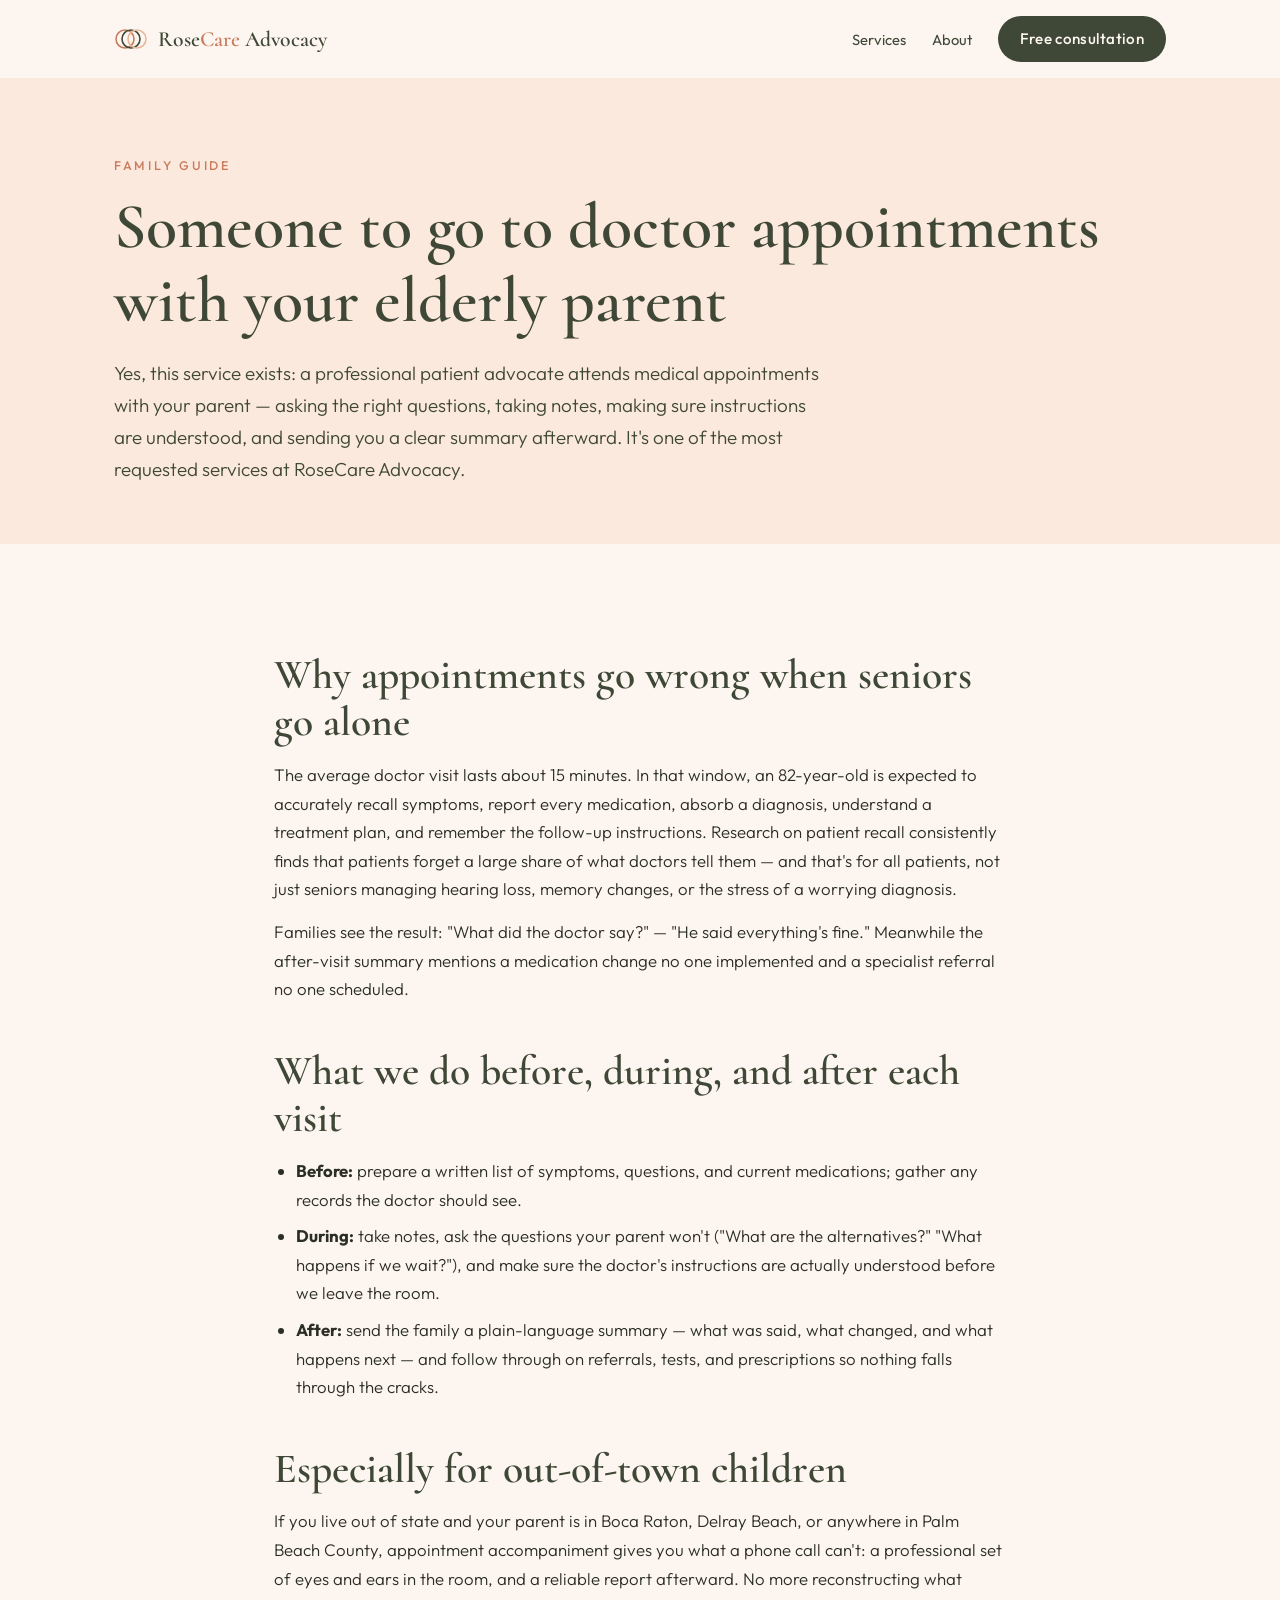
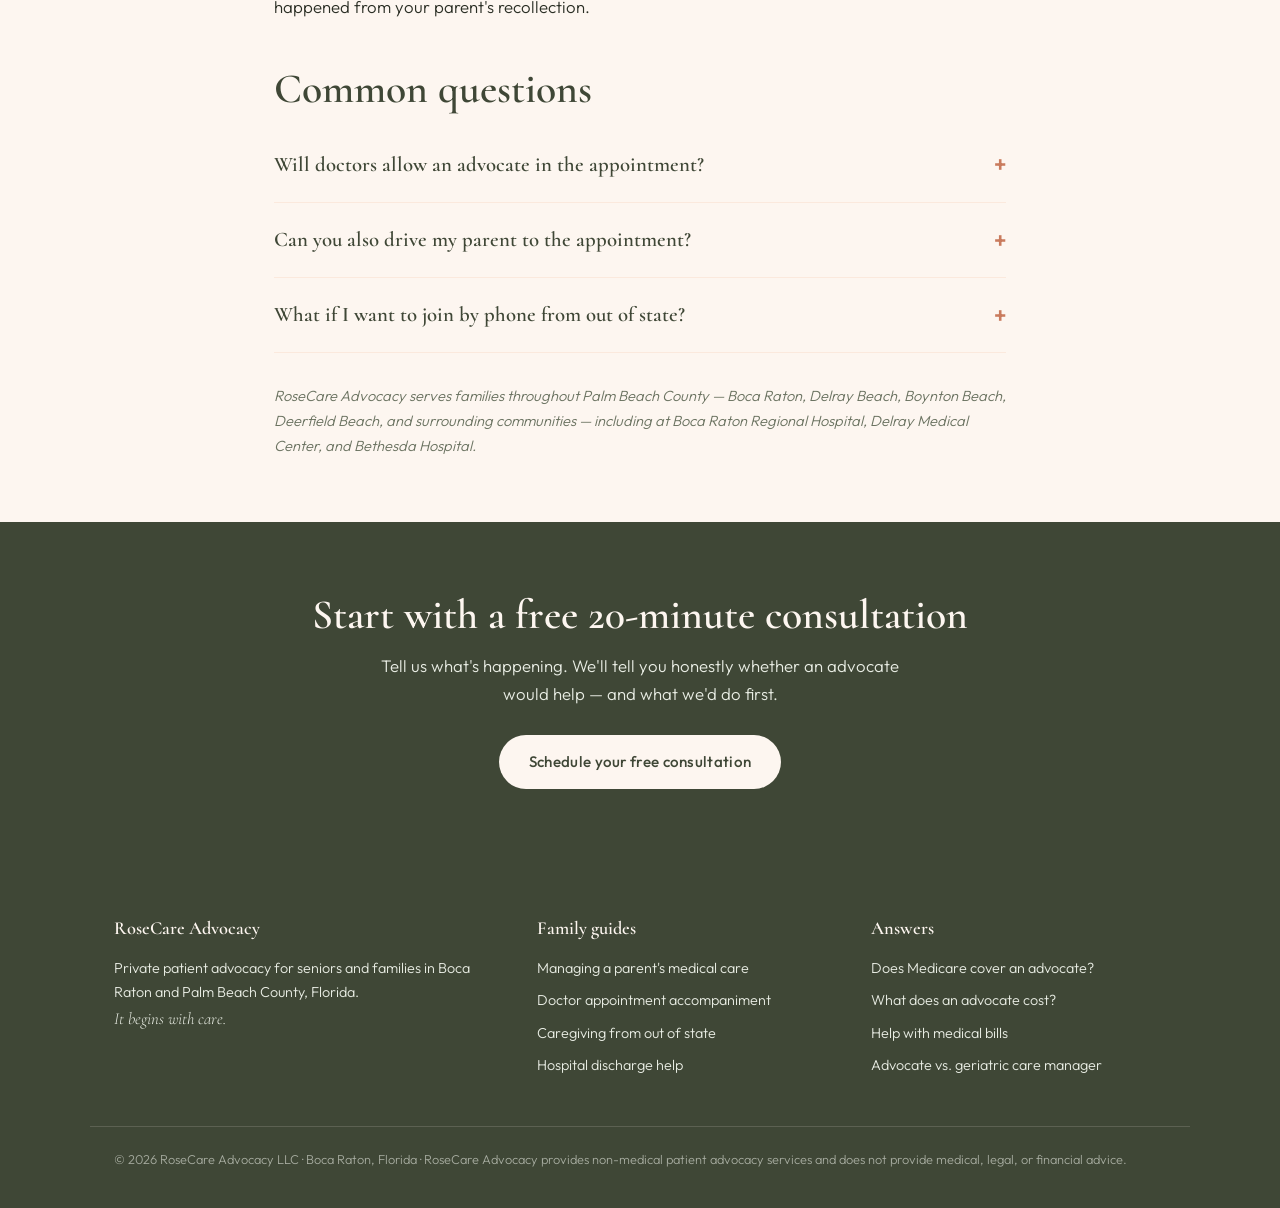
==== doctor-appointment-accompaniment/index.html @ 8e7ae546 "Initial RoseCare Advocacy site: homepage, 8 AEO guide pages with FAQ schema, brand stylesheet, audit" ====
<!DOCTYPE html>
<html lang="en">
<head>
<meta charset="UTF-8">
<meta name="viewport" content="width=device-width, initial-scale=1.0">
<title>Someone to Go to Doctor Appointments With an Elderly Parent | Palm Beach County — RoseCare Advocacy</title>
<meta name="description" content="A professional patient advocate attends doctor visits with your elderly parent in Boca Raton and Palm Beach County — asking questions, taking notes, and reporting back to family.">
<link rel="preconnect" href="https://fonts.googleapis.com">
<link rel="preconnect" href="https://fonts.gstatic.com" crossorigin>
<link href="https://fonts.googleapis.com/css2?family=Cormorant:ital,wght@0,500;0,600;0,700;1,500&family=Outfit:wght@300;400;500&display=swap" rel="stylesheet">
<link rel="stylesheet" href="/css/style.css">
<script type="application/ld+json">
{
 "@context": "https://schema.org",
 "@type": "FAQPage",
 "mainEntity": [
  {
   "@type": "Question",
   "name": "Will doctors allow an advocate in the appointment?",
   "acceptedAnswer": {
    "@type": "Answer",
    "text": "Yes. With the patient's consent, advocates routinely attend appointments. Most physicians welcome it \u2014 an organized advocate makes the visit more productive for them too."
   }
  },
  {
   "@type": "Question",
   "name": "Can you also drive my parent to the appointment?",
   "acceptedAnswer": {
    "@type": "Answer",
    "text": "Our role is advocacy rather than transportation, but we coordinate with transport services and family so the logistics are covered, and we meet your parent at the visit."
   }
  },
  {
   "@type": "Question",
   "name": "What if I want to join by phone from out of state?",
   "acceptedAnswer": {
    "@type": "Answer",
    "text": "We can arrange for you to join the key part of a visit by phone or video when the doctor permits it, and in every case you'll receive a written summary the same day."
   }
  }
 ]
}
</script>
</head>
<body>
<nav>
  <div class="nav-inner">
    <a class="nav-logo" href="/" aria-label="RoseCare Advocacy home">
      <svg width="34" height="26" viewBox="0 0 34 26" aria-hidden="true">
        <circle cx="11" cy="13" r="9" fill="none" stroke="#C97B5D" stroke-width="1.6"/>
        <circle cx="17" cy="13" r="9" fill="none" stroke="#3F4736" stroke-width="1.6"/>
        <circle cx="23" cy="13" r="9" fill="none" stroke="#E8B79B" stroke-width="1.6"/>
      </svg>
      <span class="nav-name">Rose<em>Care</em> Advocacy</span>
    </a>
    <ul>
      <li class="nav-hide"><a href="/#services">Services</a></li>
      <li class="nav-hide"><a href="/#about">About</a></li>
      <li><a class="btn" href="/#contact" style="padding:10px 22px;">Free consultation</a></li>
    </ul>
  </div>
</nav>
<header class="guide-hero">
  <div class="wrap">
    <p class="eyebrow">Family guide</p>
    <h1>Someone to go to doctor appointments with your elderly parent</h1>
    <p class="answer">Yes, this service exists: a professional patient advocate attends medical appointments with your parent — asking the right questions, taking notes, making sure instructions are understood, and sending you a clear summary afterward. It's one of the most requested services at RoseCare Advocacy.</p>
  </div>
</header>
<article class="guide">
<h2>Why appointments go wrong when seniors go alone</h2>
<p>The average doctor visit lasts about 15 minutes. In that window, an 82-year-old is expected to accurately recall symptoms, report every medication, absorb a diagnosis, understand a treatment plan, and remember the follow-up instructions. Research on patient recall consistently finds that patients forget a large share of what doctors tell them — and that's for all patients, not just seniors managing hearing loss, memory changes, or the stress of a worrying diagnosis.</p>
<p>Families see the result: "What did the doctor say?" — "He said everything's fine." Meanwhile the after-visit summary mentions a medication change no one implemented and a specialist referral no one scheduled.</p>
<h2>What we do before, during, and after each visit</h2>
<ul>
<li><strong>Before:</strong> prepare a written list of symptoms, questions, and current medications; gather any records the doctor should see.</li>
<li><strong>During:</strong> take notes, ask the questions your parent won't ("What are the alternatives?" "What happens if we wait?"), and make sure the doctor's instructions are actually understood before we leave the room.</li>
<li><strong>After:</strong> send the family a plain-language summary — what was said, what changed, and what happens next — and follow through on referrals, tests, and prescriptions so nothing falls through the cracks.</li>
</ul>
<h2>Especially for out-of-town children</h2>
<p>If you live out of state and your parent is in Boca Raton, Delray Beach, or anywhere in Palm Beach County, appointment accompaniment gives you what a phone call can't: a professional set of eyes and ears in the room, and a reliable report afterward. No more reconstructing what happened from your parent's recollection.</p>
<h2>Common questions</h2><div class="faq" style="margin-top:10px;">
<details><summary>Will doctors allow an advocate in the appointment?</summary><p>Yes. With the patient's consent, advocates routinely attend appointments. Most physicians welcome it — an organized advocate makes the visit more productive for them too.</p></details>
<details><summary>Can you also drive my parent to the appointment?</summary><p>Our role is advocacy rather than transportation, but we coordinate with transport services and family so the logistics are covered, and we meet your parent at the visit.</p></details>
<details><summary>What if I want to join by phone from out of state?</summary><p>We can arrange for you to join the key part of a visit by phone or video when the doctor permits it, and in every case you'll receive a written summary the same day.</p></details>
</div>
<p class="local-note">RoseCare Advocacy serves families throughout Palm Beach County — Boca Raton, Delray Beach, Boynton Beach, Deerfield Beach, and surrounding communities — including at Boca Raton Regional Hospital, Delray Medical Center, and Bethesda Hospital.</p>
</article>
<section class="band-sage cta-band">
  <h2>Start with a free 20-minute consultation</h2>
  <p>Tell us what's happening. We'll tell you honestly whether an advocate would help — and what we'd do first.</p>
  <a class="btn btn-light" href="/#contact">Schedule your free consultation</a>
</section>
<footer>
  <div class="wrap">
    <div>
      <h4>RoseCare Advocacy</h4>
      <p>Private patient advocacy for seniors and families in Boca Raton and Palm Beach County, Florida.<br><em style="font-family:'Cormorant',serif; font-size:1.05rem;">It begins with care.</em></p>
    </div>
    <div>
      <h4>Family guides</h4>
      <ul>
        <li><a href="/help-managing-parents-medical-care/">Managing a parent's medical care</a></li>
        <li><a href="/doctor-appointment-accompaniment/">Doctor appointment accompaniment</a></li>
        <li><a href="/out-of-state-caregiver-florida/">Caregiving from out of state</a></li>
        <li><a href="/hospital-discharge-help/">Hospital discharge help</a></li>
      </ul>
    </div>
    <div>
      <h4>Answers</h4>
      <ul>
        <li><a href="/does-medicare-cover-patient-advocate/">Does Medicare cover an advocate?</a></li>
        <li><a href="/what-does-a-patient-advocate-cost/">What does an advocate cost?</a></li>
        <li><a href="/medical-bill-help-florida/">Help with medical bills</a></li>
        <li><a href="/patient-advocate-vs-geriatric-care-manager/">Advocate vs. geriatric care manager</a></li>
      </ul>
    </div>
  </div>
  <div class="foot-bottom">&copy; 2026 RoseCare Advocacy LLC &middot; Boca Raton, Florida &middot; RoseCare Advocacy provides non-medical patient advocacy services and does not provide medical, legal, or financial advice.</div>
</footer>
</body>
</html>
---- css/style.css ----
/* ============================================
   RoseCare Advocacy — brand stylesheet
   Palette: Peach #FBE9DD | Dark Sage #3F4736
   Type: Cormorant (display) + Outfit (body)
   ============================================ */

:root {
  --peach: #FBE9DD;
  --peach-light: #FDF6F0;
  --sage: #3F4736;
  --sage-mid: #6B7361;
  --sage-soft: #E9EDE4;
  --rose: #C97B5D;
  --ink: #2A2E24;
  --white: #FFFFFF;
  --max: 1100px;
}

* { margin: 0; padding: 0; box-sizing: border-box; }

html { scroll-behavior: smooth; }
@media (prefers-reduced-motion: reduce) {
  html { scroll-behavior: auto; }
  * { animation: none !important; transition: none !important; }
}

body {
  font-family: 'Outfit', system-ui, sans-serif;
  font-weight: 300;
  color: var(--ink);
  background: var(--peach-light);
  line-height: 1.7;
  font-size: 1.05rem;
}

h1, h2, h3 { font-family: 'Cormorant', Georgia, serif; color: var(--sage); line-height: 1.15; font-weight: 600; }
h1 { font-size: clamp(2.4rem, 5.5vw, 4rem); }
h2 { font-size: clamp(1.8rem, 3.5vw, 2.6rem); }
h3 { font-size: 1.45rem; }
a { color: var(--rose); }

.wrap { max-width: var(--max); margin: 0 auto; padding: 0 24px; }
section { padding: 84px 0; }

.eyebrow {
  font-size: 0.78rem; letter-spacing: 0.22em; text-transform: uppercase;
  color: var(--rose); font-weight: 500; margin-bottom: 14px;
}

/* ── Nav ── */
nav {
  position: sticky; top: 0; z-index: 50;
  background: rgba(253, 246, 240, 0.94); backdrop-filter: blur(8px);
  border-bottom: 1px solid var(--peach);
}
.nav-inner { max-width: var(--max); margin: 0 auto; padding: 16px 24px; display: flex; align-items: center; justify-content: space-between; gap: 16px; }
.nav-logo { display: flex; align-items: center; gap: 10px; text-decoration: none; }
.nav-logo svg { flex: none; }
.nav-name { font-family: 'Cormorant', serif; font-size: 1.35rem; font-weight: 600; color: var(--sage); }
.nav-name em { font-style: normal; color: var(--rose); }
nav ul { display: flex; gap: 26px; list-style: none; align-items: center; }
nav ul a { text-decoration: none; color: var(--sage); font-size: 0.92rem; font-weight: 400; }
nav ul a:hover { color: var(--rose); }
nav ul a:focus-visible, .btn:focus-visible { outline: 2px solid var(--rose); outline-offset: 3px; }

/* ── Buttons ── */
.btn {
  display: inline-block; background: var(--sage); color: var(--peach-light);
  padding: 14px 30px; border-radius: 999px; text-decoration: none;
  font-family: 'Outfit', sans-serif; font-weight: 500; font-size: 0.95rem;
  letter-spacing: 0.02em; transition: background 0.2s, transform 0.2s;
}
.btn:hover { background: var(--rose); transform: translateY(-1px); }
.btn-light { background: var(--peach-light); color: var(--sage); }
.btn-light:hover { background: var(--peach); color: var(--sage); }

/* ── Hero (homepage) ── */
.hero { background: var(--peach); padding: 110px 0 96px; }
.hero .line { display: block; opacity: 0; transform: translateY(14px); animation: rise 0.7s forwards; }
.hero .line:nth-child(2) { animation-delay: 0.35s; }
.hero .line:nth-child(3) { animation-delay: 0.7s; }
@keyframes rise { to { opacity: 1; transform: none; } }
.hero-sub { max-width: 560px; margin: 26px 0 34px; font-size: 1.15rem; color: var(--sage-mid); }
.hero-tag { font-family: 'Cormorant', serif; font-style: italic; font-size: 1.3rem; color: var(--rose); margin-top: 42px; }

/* ── Circles motif divider ── */
.motif { display: flex; justify-content: center; padding: 0 0 12px; }

/* ── Cards ── */
.grid-3 { display: grid; grid-template-columns: repeat(3, 1fr); gap: 26px; margin-top: 44px; }
.card {
  background: var(--white); border: 1px solid var(--peach);
  border-radius: 18px; padding: 34px 28px;
}
.card h3 { margin-bottom: 12px; }
.card p { font-size: 0.98rem; color: var(--sage-mid); }

/* ── Steps ── */
.steps { display: grid; grid-template-columns: repeat(4, 1fr); gap: 22px; margin-top: 44px; counter-reset: step; }
.step { position: relative; padding-top: 14px; }
.step::before {
  counter-increment: step; content: counter(step, decimal-leading-zero);
  font-family: 'Cormorant', serif; font-size: 2.2rem; color: var(--rose); display: block; margin-bottom: 6px;
}
.step h3 { font-size: 1.2rem; margin-bottom: 8px; }
.step p { font-size: 0.94rem; color: var(--sage-mid); }

/* ── Bands ── */
.band-sage { background: var(--sage); color: var(--peach-light); }
.band-sage h2, .band-sage h3 { color: var(--peach-light); }
.band-sage p { color: var(--sage-soft); }
.band-peach { background: var(--peach); }
.band-white { background: var(--white); }

/* ── About ── */
.about-grid { display: grid; grid-template-columns: 1fr 1.2fr; gap: 54px; align-items: center; }
.about-grid img { width: 100%; border-radius: 18px; display: block; }
.about-grid p + p { margin-top: 16px; }

/* ── Two audiences ── */
.audience { display: grid; grid-template-columns: 1fr 1fr; gap: 26px; margin-top: 44px; }

/* ── FAQ ── */
.faq { max-width: 780px; margin: 40px auto 0; }
.faq details { border-bottom: 1px solid var(--peach); padding: 18px 0; }
.faq summary { font-family: 'Cormorant', serif; font-size: 1.3rem; font-weight: 600; color: var(--sage); cursor: pointer; list-style: none; display: flex; justify-content: space-between; align-items: center; }
.faq summary::after { content: "+"; color: var(--rose); font-size: 1.4rem; font-family: 'Outfit', sans-serif; }
.faq details[open] summary::after { content: "–"; }
.faq details p { padding-top: 12px; color: var(--sage-mid); }

/* ── Guide pages ── */
.guide-hero { background: var(--peach); padding: 76px 0 58px; }
.guide-hero p.answer { max-width: 720px; margin-top: 20px; font-size: 1.18rem; color: var(--sage); }
article.guide { max-width: 780px; margin: 0 auto; padding: 64px 24px; }
article.guide h2 { margin: 44px 0 14px; }
article.guide p + p { margin-top: 14px; }
article.guide ul { margin: 14px 0 14px 22px; }
article.guide li { margin-bottom: 8px; }
.cta-band { text-align: center; padding: 70px 24px; }
.cta-band h2 { margin-bottom: 12px; }
.cta-band p { max-width: 560px; margin: 0 auto 26px; }
.local-note { font-size: 0.92rem; color: var(--sage-mid); font-style: italic; margin-top: 30px; }

/* ── Footer ── */
footer { background: var(--sage); color: var(--sage-soft); padding: 54px 0 38px; font-size: 0.9rem; }
footer .wrap { display: grid; grid-template-columns: 1.3fr 1fr 1fr; gap: 40px; }
footer h4 { font-family: 'Cormorant', serif; color: var(--peach-light); font-size: 1.15rem; margin-bottom: 12px; font-weight: 600; }
footer ul { list-style: none; }
footer li { margin-bottom: 8px; }
footer a { color: var(--sage-soft); text-decoration: none; }
footer a:hover { color: var(--peach-light); }
.foot-bottom { max-width: var(--max); margin: 40px auto 0; padding: 22px 24px 0; border-top: 1px solid rgba(253,246,240,0.15); font-size: 0.8rem; color: rgba(233,237,228,0.6); }

/* ── Responsive ── */
@media (max-width: 860px) {
  .grid-3, .steps, .audience, .about-grid { grid-template-columns: 1fr; }
  footer .wrap { grid-template-columns: 1fr; }
  nav ul { gap: 16px; }
  nav ul li.nav-hide { display: none; }
  section { padding: 60px 0; }
}
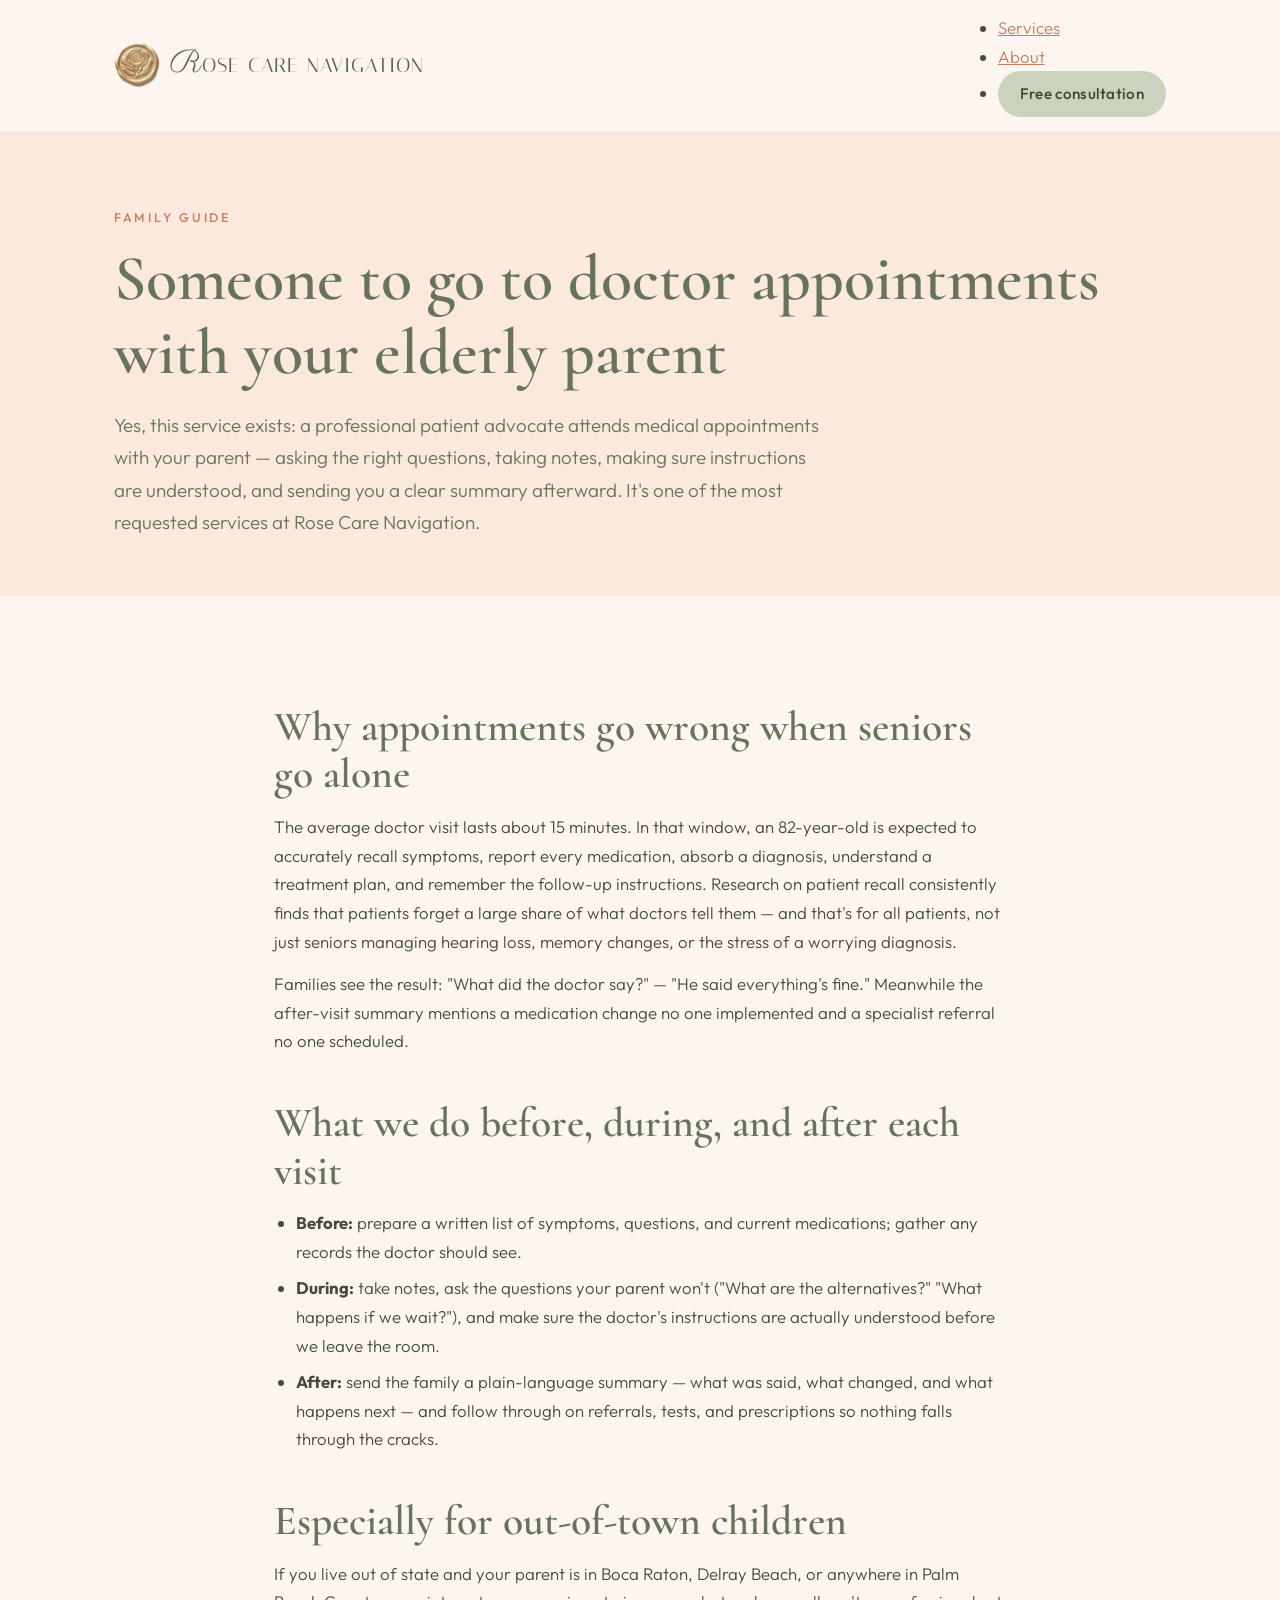
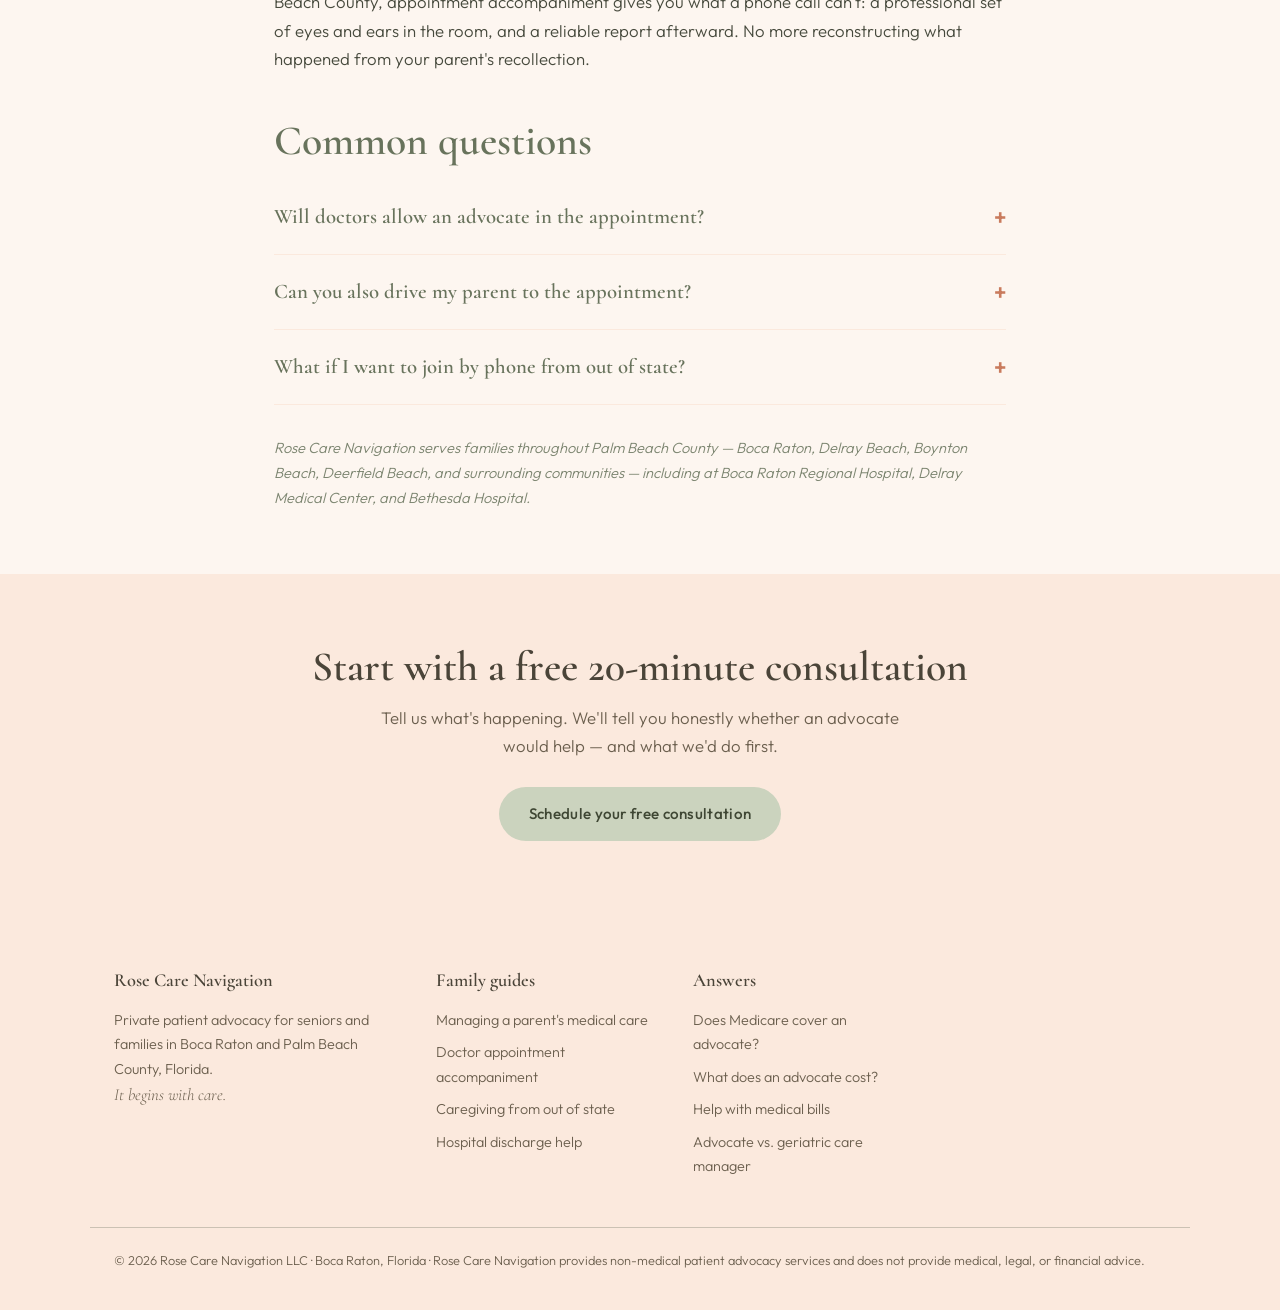
==== commit 72662718: "Sync repo with live site + slim media and SEO fixes - Replace Jul 9 snapshot with the current site f" ====
--- a/doctor-appointment-accompaniment/index.html
+++ b/doctor-appointment-accompaniment/index.html
@@ -3,11 +3,12 @@
 <head>
 <meta charset="UTF-8">
 <meta name="viewport" content="width=device-width, initial-scale=1.0">
-<title>Someone to Go to Doctor Appointments With an Elderly Parent | Palm Beach County — RoseCare Advocacy</title>
+<title>Someone to Go to Doctor Appointments With an Elderly Parent | Palm Beach County — Rose Care Navigation</title>
 <meta name="description" content="A professional patient advocate attends doctor visits with your elderly parent in Boca Raton and Palm Beach County — asking questions, taking notes, and reporting back to family.">
 <link rel="preconnect" href="https://fonts.googleapis.com">
 <link rel="preconnect" href="https://fonts.gstatic.com" crossorigin>
-<link href="https://fonts.googleapis.com/css2?family=Cormorant:ital,wght@0,500;0,600;0,700;1,500&family=Outfit:wght@300;400;500&display=swap" rel="stylesheet">
+<link href="https://fonts.googleapis.com/css2?family=Cormorant:ital,wght@0,500;0,600;0,700;1,500&family=Outfit:wght@300;400;500&family=Parisienne&family=Italiana&display=swap" rel="stylesheet">
+<link rel="icon" type="image/png" href="/images/favicon.png">
 <link rel="stylesheet" href="/css/style.css">
 <script type="application/ld+json">
 {
@@ -45,13 +46,9 @@
 <body>
 <nav>
   <div class="nav-inner">
-    <a class="nav-logo" href="/" aria-label="RoseCare Advocacy home">
-      <svg width="34" height="26" viewBox="0 0 34 26" aria-hidden="true">
-        <circle cx="11" cy="13" r="9" fill="none" stroke="#C97B5D" stroke-width="1.6"/>
-        <circle cx="17" cy="13" r="9" fill="none" stroke="#3F4736" stroke-width="1.6"/>
-        <circle cx="23" cy="13" r="9" fill="none" stroke="#E8B79B" stroke-width="1.6"/>
-      </svg>
-      <span class="nav-name">Rose<em>Care</em> Advocacy</span>
+    <a class="nav-logo" href="/" aria-label="Rose Care Navigation home">
+      <img class="logo-mark" src="/images/logo-seal-96.png" alt="" width="46" height="46">
+      <span class="nav-name-new"><span class="nav-r">R</span><span class="nav-rest">ose Care Navigation</span></span>
     </a>
     <ul>
       <li class="nav-hide"><a href="/#services">Services</a></li>
@@ -64,7 +61,7 @@
   <div class="wrap">
     <p class="eyebrow">Family guide</p>
     <h1>Someone to go to doctor appointments with your elderly parent</h1>
-    <p class="answer">Yes, this service exists: a professional patient advocate attends medical appointments with your parent — asking the right questions, taking notes, making sure instructions are understood, and sending you a clear summary afterward. It's one of the most requested services at RoseCare Advocacy.</p>
+    <p class="answer">Yes, this service exists: a professional patient advocate attends medical appointments with your parent — asking the right questions, taking notes, making sure instructions are understood, and sending you a clear summary afterward. It's one of the most requested services at Rose Care Navigation.</p>
   </div>
 </header>
 <article class="guide">
@@ -84,7 +81,7 @@
 <details><summary>Can you also drive my parent to the appointment?</summary><p>Our role is advocacy rather than transportation, but we coordinate with transport services and family so the logistics are covered, and we meet your parent at the visit.</p></details>
 <details><summary>What if I want to join by phone from out of state?</summary><p>We can arrange for you to join the key part of a visit by phone or video when the doctor permits it, and in every case you'll receive a written summary the same day.</p></details>
 </div>
-<p class="local-note">RoseCare Advocacy serves families throughout Palm Beach County — Boca Raton, Delray Beach, Boynton Beach, Deerfield Beach, and surrounding communities — including at Boca Raton Regional Hospital, Delray Medical Center, and Bethesda Hospital.</p>
+<p class="local-note">Rose Care Navigation serves families throughout Palm Beach County — Boca Raton, Delray Beach, Boynton Beach, Deerfield Beach, and surrounding communities — including at Boca Raton Regional Hospital, Delray Medical Center, and Bethesda Hospital.</p>
 </article>
 <section class="band-sage cta-band">
   <h2>Start with a free 20-minute consultation</h2>
@@ -94,7 +91,7 @@
 <footer>
   <div class="wrap">
     <div>
-      <h4>RoseCare Advocacy</h4>
+      <h4>Rose Care Navigation</h4>
       <p>Private patient advocacy for seniors and families in Boca Raton and Palm Beach County, Florida.<br><em style="font-family:'Cormorant',serif; font-size:1.05rem;">It begins with care.</em></p>
     </div>
     <div>
@@ -116,7 +113,7 @@
       </ul>
     </div>
   </div>
-  <div class="foot-bottom">&copy; 2026 RoseCare Advocacy LLC &middot; Boca Raton, Florida &middot; RoseCare Advocacy provides non-medical patient advocacy services and does not provide medical, legal, or financial advice.</div>
+  <div class="foot-bottom">&copy; 2026 Rose Care Navigation LLC &middot; Boca Raton, Florida &middot; Rose Care Navigation provides non-medical patient advocacy services and does not provide medical, legal, or financial advice.</div>
 </footer>
 </body>
 </html>
--- a/css/style.css
+++ b/css/style.css
@@ -1,17 +1,24 @@
 /* ============================================
-   RoseCare Advocacy — brand stylesheet
-   Palette: Peach #FBE9DD | Dark Sage #3F4736
+   RoseCare Advocacy — brand stylesheet v2
+   Palette: Peach #FBE9DD | Dark Sage #6B5F4E
    Type: Cormorant (display) + Outfit (body)
+   v2 adds: photo hero + trust checklist, trust bar,
+   stats band, timeline, phone banner, guide cards,
+   map section, dark final CTA + form, scroll reveals,
+   mobile drawer + sticky call bar.
+   Old classes kept so guide pages still render.
    ============================================ */
 
 :root {
   --peach: #FBE9DD;
   --peach-light: #FDF6F0;
-  --sage: #3F4736;
-  --sage-mid: #6B7361;
-  --sage-soft: #E9EDE4;
+  --sage: #6B5F4E;
+  --sage-dark: #57493C;
+  --sage-mid: #8C7F6F;
+  --sage-soft: #F0EAE0;
   --rose: #C97B5D;
-  --ink: #2A2E24;
+  --rose-soft: #E8B79B;
+  --ink: #4E4438;
   --white: #FFFFFF;
   --max: 1100px;
 }
@@ -19,10 +26,6 @@
 * { margin: 0; padding: 0; box-sizing: border-box; }
 
 html { scroll-behavior: smooth; }
-@media (prefers-reduced-motion: reduce) {
-  html { scroll-behavior: auto; }
-  * { animation: none !important; transition: none !important; }
-}
 
 body {
   font-family: 'Outfit', system-ui, sans-serif;
@@ -47,21 +50,53 @@
   color: var(--rose); font-weight: 500; margin-bottom: 14px;
 }
 
+/* ── Scroll reveals (gated under .js so no-JS shows everything) ── */
+.js .reveal, .js .reveal-child {
+  opacity: 0; transform: translateY(22px);
+  transition: opacity 0.65s cubic-bezier(0.25,0.46,0.45,0.94), transform 0.65s cubic-bezier(0.25,0.46,0.45,0.94);
+}
+.js .reveal.revealed, .js .reveal-child.revealed { opacity: 1; transform: none; }
+
+@media (prefers-reduced-motion: reduce) {
+  html { scroll-behavior: auto; }
+  * { animation: none !important; transition: none !important; }
+  .js .reveal, .js .reveal-child { opacity: 1 !important; transform: none !important; }
+}
+
 /* ── Nav ── */
-nav {
+nav.site-nav {
   position: sticky; top: 0; z-index: 50;
   background: rgba(253, 246, 240, 0.94); backdrop-filter: blur(8px);
   border-bottom: 1px solid var(--peach);
 }
-.nav-inner { max-width: var(--max); margin: 0 auto; padding: 16px 24px; display: flex; align-items: center; justify-content: space-between; gap: 16px; }
+.nav-inner { max-width: var(--max); margin: 0 auto; padding: 14px 24px; display: flex; align-items: center; justify-content: space-between; gap: 16px; }
 .nav-logo { display: flex; align-items: center; gap: 10px; text-decoration: none; }
-.nav-logo svg { flex: none; }
+.nav-logo svg, .nav-logo img { flex: none; }
+.logo-mark { object-fit: contain; }
 .nav-name { font-family: 'Cormorant', serif; font-size: 1.35rem; font-weight: 600; color: var(--sage); }
 .nav-name em { font-style: normal; color: var(--rose); }
-nav ul { display: flex; gap: 26px; list-style: none; align-items: center; }
-nav ul a { text-decoration: none; color: var(--sage); font-size: 0.92rem; font-weight: 400; }
-nav ul a:hover { color: var(--rose); }
-nav ul a:focus-visible, .btn:focus-visible { outline: 2px solid var(--rose); outline-offset: 3px; }
+nav.site-nav ul { display: flex; gap: 24px; list-style: none; align-items: center; }
+nav.site-nav ul a { text-decoration: none; color: var(--sage); font-size: 0.92rem; font-weight: 400; }
+nav.site-nav ul a:hover { color: var(--rose); }
+nav.site-nav ul a.btn { color: var(--peach-light); }
+nav.site-nav ul a.btn:hover { color: var(--white); }
+nav.site-nav ul a:focus-visible, .btn:focus-visible { outline: 2px solid var(--rose); outline-offset: 3px; }
+.nav-phone { display: inline-flex; align-items: center; gap: 7px; font-weight: 500 !important; white-space: nowrap; }
+.nav-phone svg { flex: none; }
+
+/* Hamburger + drawer */
+.nav-burger { display: none; background: none; border: none; cursor: pointer; padding: 8px; }
+.nav-burger span { display: block; width: 24px; height: 2px; background: var(--sage); margin: 5px 0; transition: transform 0.25s, opacity 0.25s; }
+.drawer {
+  display: none; position: fixed; inset: 0; z-index: 60;
+  background: var(--peach-light); padding: 84px 28px 28px;
+  flex-direction: column; gap: 6px;
+}
+.drawer.open { display: flex; }
+.drawer a { font-family: 'Cormorant', serif; font-size: 1.6rem; color: var(--sage); text-decoration: none; padding: 12px 0; border-bottom: 1px solid var(--peach); }
+.drawer .btn { font-family: 'Outfit', sans-serif; font-size: 1rem; text-align: center; border-bottom: none; margin-top: 18px; }
+.drawer .drawer-call { display: block; text-align: center; margin-top: 12px; font-family: 'Outfit', sans-serif; font-size: 1.1rem; font-weight: 500; color: var(--rose); border-bottom: none; }
+.drawer-close { position: absolute; top: 20px; right: 22px; background: none; border: none; font-size: 2rem; color: var(--sage); cursor: pointer; line-height: 1; }
 
 /* ── Buttons ── */
 .btn {
@@ -69,38 +104,119 @@
   padding: 14px 30px; border-radius: 999px; text-decoration: none;
   font-family: 'Outfit', sans-serif; font-weight: 500; font-size: 0.95rem;
   letter-spacing: 0.02em; transition: background 0.2s, transform 0.2s;
+  border: none; cursor: pointer;
 }
 .btn:hover { background: var(--rose); transform: translateY(-1px); }
 .btn-light { background: var(--peach-light); color: var(--sage); }
 .btn-light:hover { background: var(--peach); color: var(--sage); }
-
-/* ── Hero (homepage) ── */
-.hero { background: var(--peach); padding: 110px 0 96px; }
+.btn-ghost { background: transparent; border: 1px solid rgba(253,246,240,0.55); color: var(--peach-light); }
+.btn-ghost:hover { background: rgba(253,246,240,0.12); }
+.btn-arrow { display: inline-flex; align-items: center; gap: 9px; }
+.btn-glow { animation: ctaGlow 3.2s ease-in-out infinite; }
+@keyframes ctaGlow {
+  0%, 100% { box-shadow: 0 0 0 0 rgba(201,123,93,0); }
+  50% { box-shadow: 0 0 22px 2px rgba(201,123,93,0.45); }
+}
+
+/* ── Hero v2: photo/video background + overlay ── */
+.hero {
+  position: relative; overflow: hidden;
+  padding: 130px 0 110px; background: var(--sage);
+}
+.hero-bg { position: absolute; inset: 0; z-index: 0; }
+.hero-bg img, .hero-bg video, .hero-bg iframe {
+  width: 100%; height: 100%; object-fit: cover; display: block;
+}
+.hero-bg::after {
+  content: ''; position: absolute; inset: 0;
+  background: linear-gradient(100deg, rgba(64,53,44,0.82) 0%, rgba(87,73,60,0.62) 48%, rgba(87,73,60,0.34) 100%);
+}
+.hero .wrap { position: relative; z-index: 1; }
+.hero h1 { color: var(--peach-light); }
+.hero h1 .accent { font-style: italic; color: var(--rose-soft); }
 .hero .line { display: block; opacity: 0; transform: translateY(14px); animation: rise 0.7s forwards; }
-.hero .line:nth-child(2) { animation-delay: 0.35s; }
-.hero .line:nth-child(3) { animation-delay: 0.7s; }
+.hero .line:nth-child(2) { animation-delay: 0.3s; }
+.hero .line:nth-child(3) { animation-delay: 0.6s; }
 @keyframes rise { to { opacity: 1; transform: none; } }
-.hero-sub { max-width: 560px; margin: 26px 0 34px; font-size: 1.15rem; color: var(--sage-mid); }
-.hero-tag { font-family: 'Cormorant', serif; font-style: italic; font-size: 1.3rem; color: var(--rose); margin-top: 42px; }
-
-/* ── Circles motif divider ── */
-.motif { display: flex; justify-content: center; padding: 0 0 12px; }
+.hero-sub {
+  max-width: 560px; margin: 26px 0 30px; font-size: 1.15rem; color: var(--sage-soft);
+  opacity: 0; animation: rise 0.7s 0.9s forwards;
+}
+.hero-ctas { display: flex; gap: 14px; flex-wrap: wrap; align-items: center; opacity: 0; animation: rise 0.7s 1.1s forwards; }
+.hero-trust {
+  list-style: none; display: flex; gap: 10px 26px; flex-wrap: wrap;
+  margin-top: 38px; opacity: 0; animation: rise 0.7s 1.3s forwards;
+}
+.hero-trust li { display: flex; align-items: center; gap: 9px; font-size: 0.93rem; color: var(--sage-soft); }
+.hero-trust svg { flex: none; }
+.hero-scroll {
+  position: absolute; left: 50%; bottom: 16px; transform: translateX(-50%);
+  z-index: 1; font-size: 0.68rem; letter-spacing: 0.3em; text-transform: uppercase;
+  color: rgba(253,246,240,0.55); animation: scrollNudge 2.4s ease-in-out infinite;
+}
+@keyframes scrollNudge { 0%,100% { transform: translate(-50%,0); } 50% { transform: translate(-50%,6px); } }
+
+/* ── Trust bar ── */
+.trust-bar { background: var(--peach); padding: 26px 0; border-bottom: 1px solid rgba(201,123,93,0.15); }
+.trust-bar .wrap { display: grid; grid-template-columns: repeat(4, 1fr); gap: 18px 28px; }
+.trust-item { display: flex; align-items: flex-start; gap: 10px; font-size: 0.92rem; color: var(--sage); line-height: 1.45; }
+.trust-dot {
+  flex: none; width: 9px; height: 9px; border-radius: 50%; margin-top: 7px;
+  background: var(--rose); box-shadow: 0 0 0 3px rgba(201,123,93,0.2);
+}
 
 /* ── Cards ── */
 .grid-3 { display: grid; grid-template-columns: repeat(3, 1fr); gap: 26px; margin-top: 44px; }
 .card {
   background: var(--white); border: 1px solid var(--peach);
   border-radius: 18px; padding: 34px 28px;
-}
+  transition: transform 0.25s, box-shadow 0.25s;
+}
+.card:hover { transform: translateY(-4px); box-shadow: 0 14px 34px rgba(87,73,60,0.12); }
 .card h3 { margin-bottom: 12px; }
 .card p { font-size: 0.98rem; color: var(--sage-mid); }
-
-/* ── Steps ── */
-.steps { display: grid; grid-template-columns: repeat(4, 1fr); gap: 22px; margin-top: 44px; counter-reset: step; }
-.step { position: relative; padding-top: 14px; }
+.card-icon {
+  width: 52px; height: 52px; border-radius: 14px; margin-bottom: 20px;
+  background: var(--peach); color: var(--rose);
+  display: flex; align-items: center; justify-content: center;
+}
+
+/* ── Stats band (dark card floating on peach) ── */
+.stats-band { background: var(--peach); padding: 70px 0; }
+.stats-card {
+  background: var(--sage); border-radius: 22px; padding: 48px 34px;
+  display: grid; grid-template-columns: repeat(4, 1fr); gap: 26px;
+  box-shadow: 0 24px 60px rgba(87,73,60,0.22);
+}
+.stat { text-align: center; position: relative; padding: 0 8px; }
+.stat:not(:last-child)::after {
+  content: ''; position: absolute; right: -13px; top: 18%; bottom: 18%;
+  width: 1px; background: rgba(232,183,155,0.3);
+}
+.stat-num {
+  font-family: 'Cormorant', serif; font-size: clamp(2.4rem, 4.5vw, 3.4rem);
+  color: var(--rose-soft); line-height: 1; font-weight: 600;
+}
+.stat-num sup { font-size: 0.45em; }
+.stat-label {
+  margin-top: 10px; font-size: 0.72rem; letter-spacing: 0.16em; text-transform: uppercase;
+  color: var(--sage-soft); font-weight: 500;
+}
+
+/* ── Steps: numbered timeline ── */
+.steps { display: grid; grid-template-columns: repeat(4, 1fr); gap: 22px; margin-top: 52px; counter-reset: step; position: relative; }
+.steps::before {
+  content: ''; position: absolute; top: 25px; left: 6%; right: 6%;
+  height: 1px; background: rgba(201,123,93,0.35);
+}
+.step { position: relative; padding-top: 76px; text-align: center; }
 .step::before {
   counter-increment: step; content: counter(step, decimal-leading-zero);
-  font-family: 'Cormorant', serif; font-size: 2.2rem; color: var(--rose); display: block; margin-bottom: 6px;
+  position: absolute; top: 0; left: 50%; transform: translateX(-50%);
+  width: 52px; height: 52px; border-radius: 50%;
+  background: var(--peach-light); border: 1px solid var(--rose);
+  color: var(--rose); font-family: 'Cormorant', serif; font-size: 1.35rem; font-weight: 600;
+  display: flex; align-items: center; justify-content: center;
 }
 .step h3 { font-size: 1.2rem; margin-bottom: 8px; }
 .step p { font-size: 0.94rem; color: var(--sage-mid); }
@@ -112,23 +228,109 @@
 .band-peach { background: var(--peach); }
 .band-white { background: var(--white); }
 
-/* ── About ── */
+/* ── About / founders ── */
 .about-grid { display: grid; grid-template-columns: 1fr 1.2fr; gap: 54px; align-items: center; }
 .about-grid img { width: 100%; border-radius: 18px; display: block; }
 .about-grid p + p { margin-top: 16px; }
-
-/* ── Two audiences ── */
+.founders { display: grid; grid-template-columns: 1fr 1fr; gap: 26px; margin-top: 44px; }
+.founder-card {
+  background: var(--white); border: 1px solid var(--peach); border-radius: 18px;
+  padding: 34px 28px; display: flex; gap: 22px; align-items: flex-start;
+}
+.founder-photo {
+  flex: none; width: 92px; height: 92px; border-radius: 50%; object-fit: cover;
+  background: var(--peach); color: var(--rose);
+  font-family: 'Cormorant', serif; font-size: 2.4rem; font-weight: 600;
+  display: flex; align-items: center; justify-content: center;
+}
+.founder-card h3 { font-size: 1.35rem; }
+.founder-role { font-size: 0.78rem; letter-spacing: 0.16em; text-transform: uppercase; color: var(--rose); font-weight: 500; margin: 2px 0 10px; }
+.founder-card p { font-size: 0.95rem; color: var(--sage-mid); }
+
+/* ── Audience ── */
 .audience { display: grid; grid-template-columns: 1fr 1fr; gap: 26px; margin-top: 44px; }
+
+/* ── Testimonials ── */
+.testimonials-grid { display: grid; grid-template-columns: repeat(3, 1fr); gap: 26px; margin-top: 44px; }
+.testimonial-card {
+  background: var(--white); border: 1px solid var(--peach); border-radius: 18px; padding: 32px 28px;
+  position: relative;
+}
+.quote-mark { font-family: 'Cormorant', serif; font-size: 3.4rem; line-height: 0.6; color: var(--rose-soft); display: block; margin-bottom: 16px; }
+.testimonial-card p { font-size: 0.97rem; color: var(--sage-mid); font-style: italic; }
+.testimonial-attr { margin-top: 18px; }
+.testimonial-attr .name { font-weight: 500; color: var(--sage); font-size: 0.95rem; }
+.testimonial-attr .situation { font-size: 0.85rem; color: var(--sage-mid); }
+
+/* ── Phone banner ── */
+.phone-banner { background: var(--sage); text-align: center; padding: 74px 24px; }
+.phone-banner h2 { color: var(--peach-light); margin-bottom: 8px; }
+.phone-banner p { color: var(--sage-soft); max-width: 520px; margin: 0 auto 26px; }
+.phone-big {
+  font-family: 'Cormorant', serif; font-size: clamp(2rem, 5vw, 3.2rem); font-weight: 600;
+  color: var(--rose-soft); text-decoration: none; display: inline-block; letter-spacing: 0.02em;
+}
+.phone-big:hover { color: var(--peach-light); }
+.phone-banner .sub-note { font-size: 0.88rem; margin-top: 14px; color: rgba(233,237,228,0.65); }
+
+/* ── Guide cards ── */
+.guides-grid { display: grid; grid-template-columns: repeat(4, 1fr); gap: 22px; margin-top: 44px; }
+.guide-card {
+  background: var(--white); border: 1px solid var(--peach); border-radius: 16px;
+  padding: 26px 22px; text-decoration: none; display: block;
+  transition: transform 0.25s, box-shadow 0.25s;
+}
+.guide-card:hover { transform: translateY(-4px); box-shadow: 0 14px 30px rgba(87,73,60,0.12); }
+.guide-card h3 { font-size: 1.15rem; margin: 14px 0 8px; }
+.guide-card p { font-size: 0.88rem; color: var(--sage-mid); }
+.guide-card .go { font-size: 0.85rem; color: var(--rose); font-weight: 500; display: inline-block; margin-top: 12px; }
+
+/* ── Service area / map ── */
+.area-grid { display: grid; grid-template-columns: 1fr 1fr; gap: 44px; align-items: center; margin-top: 10px; }
+.area-grid iframe { width: 100%; height: 340px; border: none; border-radius: 18px; display: block; }
+.area-list { list-style: none; display: grid; grid-template-columns: 1fr 1fr; gap: 8px 18px; margin-top: 20px; }
+.area-list li { display: flex; align-items: center; gap: 8px; font-size: 0.95rem; color: var(--sage-mid); }
+.area-list .trust-dot { margin-top: 0; }
 
 /* ── FAQ ── */
 .faq { max-width: 780px; margin: 40px auto 0; }
 .faq details { border-bottom: 1px solid var(--peach); padding: 18px 0; }
-.faq summary { font-family: 'Cormorant', serif; font-size: 1.3rem; font-weight: 600; color: var(--sage); cursor: pointer; list-style: none; display: flex; justify-content: space-between; align-items: center; }
-.faq summary::after { content: "+"; color: var(--rose); font-size: 1.4rem; font-family: 'Outfit', sans-serif; }
+.faq summary { font-family: 'Cormorant', serif; font-size: 1.3rem; font-weight: 600; color: var(--sage); cursor: pointer; list-style: none; display: flex; justify-content: space-between; align-items: center; gap: 14px; }
+.faq summary::after { content: "+"; color: var(--rose); font-size: 1.4rem; font-family: 'Outfit', sans-serif; flex: none; }
 .faq details[open] summary::after { content: "–"; }
 .faq details p { padding-top: 12px; color: var(--sage-mid); }
 
-/* ── Guide pages ── */
+/* ── Final CTA: dark section + form ── */
+.final-cta {
+  background: var(--sage-dark);
+  background-image: radial-gradient(rgba(232,183,155,0.08) 1px, transparent 1px);
+  background-size: 26px 26px;
+  padding: 90px 0;
+}
+.final-cta .eyebrow { color: var(--rose-soft); }
+.final-cta h2 { color: var(--peach-light); }
+.final-cta > .wrap > p { color: var(--sage-soft); max-width: 560px; }
+.cta-grid { display: grid; grid-template-columns: 1fr 1.1fr; gap: 54px; align-items: start; margin-top: 20px; }
+.cta-side p { color: var(--sage-soft); margin-bottom: 22px; }
+.cta-side .phone-big { margin-top: 6px; }
+.cta-side .or { font-size: 0.82rem; letter-spacing: 0.2em; text-transform: uppercase; color: rgba(233,237,228,0.5); margin: 26px 0 4px; }
+.consult-form { background: var(--peach-light); border-radius: 20px; padding: 36px 32px; }
+.consult-form h3 { margin-bottom: 18px; }
+.consult-form label { display: block; font-size: 0.85rem; font-weight: 500; color: var(--sage); margin: 16px 0 6px; }
+.consult-form input, .consult-form select, .consult-form textarea {
+  width: 100%; padding: 12px 14px; border: 1px solid var(--peach);
+  border-radius: 10px; background: var(--white); font-family: 'Outfit', sans-serif;
+  font-size: 0.95rem; color: var(--ink);
+}
+.consult-form input:focus, .consult-form select:focus, .consult-form textarea:focus { outline: 2px solid var(--rose); outline-offset: 1px; }
+.consult-form textarea { min-height: 90px; resize: vertical; }
+.consult-form .btn { width: 100%; margin-top: 22px; }
+.form-note { font-size: 0.8rem; color: var(--sage-mid); margin-top: 12px; text-align: center; }
+.form-success { display: none; text-align: center; padding: 40px 10px; }
+.form-success.show { display: block; }
+.form-success h3 { margin-bottom: 10px; }
+
+/* ── Guide pages (unchanged from v1) ── */
 .guide-hero { background: var(--peach); padding: 76px 0 58px; }
 .guide-hero p.answer { max-width: 720px; margin-top: 20px; font-size: 1.18rem; color: var(--sage); }
 article.guide { max-width: 780px; margin: 0 auto; padding: 64px 24px; }
@@ -143,7 +345,7 @@
 
 /* ── Footer ── */
 footer { background: var(--sage); color: var(--sage-soft); padding: 54px 0 38px; font-size: 0.9rem; }
-footer .wrap { display: grid; grid-template-columns: 1.3fr 1fr 1fr; gap: 40px; }
+footer .wrap { display: grid; grid-template-columns: 1.3fr 1fr 1fr 1fr; gap: 40px; }
 footer h4 { font-family: 'Cormorant', serif; color: var(--peach-light); font-size: 1.15rem; margin-bottom: 12px; font-weight: 600; }
 footer ul { list-style: none; }
 footer li { margin-bottom: 8px; }
@@ -151,11 +353,216 @@
 footer a:hover { color: var(--peach-light); }
 .foot-bottom { max-width: var(--max); margin: 40px auto 0; padding: 22px 24px 0; border-top: 1px solid rgba(253,246,240,0.15); font-size: 0.8rem; color: rgba(233,237,228,0.6); }
 
+/* ── Sticky mobile call bar ── */
+.mobile-call-bar {
+  display: none; position: fixed; left: 0; right: 0; bottom: 0; z-index: 55;
+  background: var(--sage); border-top: 1px solid rgba(232,183,155,0.3);
+  padding: 10px 14px calc(10px + env(safe-area-inset-bottom));
+  grid-template-columns: 1fr 1fr; gap: 10px;
+}
+.mobile-call-bar a {
+  text-align: center; padding: 12px 10px; border-radius: 999px;
+  font-size: 0.92rem; font-weight: 500; text-decoration: none;
+}
+.mobile-call-bar .call { background: var(--rose); color: var(--white); }
+.mobile-call-bar .consult { background: var(--peach-light); color: var(--sage); }
+
 /* ── Responsive ── */
-@media (max-width: 860px) {
-  .grid-3, .steps, .audience, .about-grid { grid-template-columns: 1fr; }
+@media (max-width: 980px) {
+  .stats-card { grid-template-columns: repeat(2, 1fr); gap: 34px 18px; }
+  .stat:nth-child(2)::after { display: none; }
+  .guides-grid { grid-template-columns: repeat(2, 1fr); }
+  .trust-bar .wrap { grid-template-columns: repeat(2, 1fr); }
+}
+@media (max-width: 860px) {
+  .grid-3, .audience, .about-grid, .founders, .testimonials-grid, .cta-grid, .area-grid { grid-template-columns: 1fr; }
+  .steps { grid-template-columns: 1fr; gap: 34px; }
+  .steps::before { display: none; }
+  .step { padding-top: 0; padding-left: 70px; text-align: left; }
+  .step::before { left: 0; transform: none; }
+  footer .wrap { grid-template-columns: 1fr 1fr; }
+  nav.site-nav ul li.nav-hide { display: none; }
+  .nav-burger { display: block; }
+  section { padding: 60px 0; }
+  .hero { padding: 96px 0 88px; }
+  .mobile-call-bar { display: grid; }
+  body { padding-bottom: 64px; }
+}
+@media (max-width: 560px) {
+  .nav-name { font-size: 1.05rem; }
+  nav.site-nav ul { gap: 10px; }
+  nav.site-nav ul a.btn { padding: 9px 14px !important; font-size: 0.85rem; }
+
+  .guides-grid, .trust-bar .wrap, .area-list { grid-template-columns: 1fr; }
   footer .wrap { grid-template-columns: 1fr; }
-  nav ul { gap: 16px; }
-  nav ul li.nav-hide { display: none; }
-  section { padding: 60px 0; }
-}
+  .founder-card { flex-direction: column; }
+}
+
+/* ── Light airy sage theme ── */
+:root { --sage:#68735C; --sage-mid:#7C8570; --ink:#474A3D;
+        --band:#CBD3BE; --band-ink:#3F4734; --band-soft:#5A644C; }
+.band-sage, .phone-banner, footer, .final-cta, .stats-card { background: var(--band); }
+.stats-card { box-shadow: 0 18px 44px rgba(90,100,76,0.25); }
+.final-cta { background-image: radial-gradient(rgba(63,71,52,0.10) 1px, transparent 1px); }
+.band-sage h2, .band-sage h3, .phone-banner h2, .final-cta h2, footer h4 { color: var(--band-ink); }
+.band-sage p, .phone-banner > p, .final-cta > .wrap > p, .cta-side p { color: var(--band-soft); }
+footer, footer a { color: var(--band-soft); }
+footer a:hover { color: var(--band-ink); }
+.stat-num { color: var(--rose); }
+.stat-label { color: var(--band-soft); }
+.phone-big { color: var(--rose); }
+.phone-big:hover { color: var(--band-ink); }
+.phone-banner .sub-note { color: var(--band-soft); }
+.foot-bottom { color: var(--band-soft); border-top-color: rgba(63,71,52,0.25); }
+.cta-side .or { color: var(--band-soft); }
+
+/* ── Light hero: garden maze + hands, text dark on cream ── */
+.hero { background: #FBF3EA; }
+.hero-bg { inset: 0 0 0 auto; width: 58%; }
+.hero-bg::after { background: linear-gradient(90deg, #FBF3EA 0%, rgba(251,243,234,0.6) 16%, rgba(251,243,234,0) 46%); }
+.hero h1 { color: #3F4734; }
+.hero h1 .accent { color: #C97B5D; }
+.hero-sub { color: #55604A; }
+.hero-trust li { color: #55604A; }
+.hero-trust svg { stroke: #C97B5D; }
+.hero-scroll { color: rgba(63,71,52,0.45); }
+.hero-trust { max-width: 500px; }
+.btn-ghost { border-color: #68735C; color: #68735C; }
+.btn-ghost:hover { background: rgba(104,115,92,0.08); }
+@media (max-width: 860px) {
+  .hero-bg { inset: 0; width: 100%; }
+  .hero-bg::after { background: linear-gradient(180deg, rgba(251,243,234,0.94) 0%, rgba(251,243,234,0.82) 55%, rgba(251,243,234,0.5) 100%); }
+}
+
+/* ── Peach-forward theme (chosen 2026-07-16): peach bands, mist stats box, mist buttons ── */
+:root { --band:#FBE9DD; --band-ink:#4A4438; --band-soft:#6B5F4E; }
+.stats-card { background:#CBD3BE; box-shadow: 0 18px 44px rgba(90,100,76,0.3); }
+.stats-card .stat-num { color:#C97B5D; }
+.stats-card .stat-label { color:#5A644C; }
+.stat:not(:last-child)::after { background: rgba(90,100,76,0.3); }
+.btn { background:#CBD3BE; color:#3F4734; }
+.btn:hover { background:#B9C4A9; color:#2E3527; }
+nav.site-nav ul a.btn { color:#3F4734; }
+nav.site-nav ul a.btn:hover { color:#2E3527; }
+.mobile-call-bar .consult { background:#CBD3BE; color:#3F4734; }
+.consult-form, .form-success.consult-form { background:#FFFFFF; }
+.final-cta { background-image: radial-gradient(rgba(201,123,93,0.12) 1px, transparent 1px); }
+
+/* ── Wax seal wordmark (installed 2026-07-16) ── */
+.nav-logo { align-items: center; }
+.nav-name-new { white-space: nowrap; color: #5B6455; display: inline-flex; align-items: center; }
+.nav-r { font-family: 'Parisienne', cursive; font-size: 1.9rem; line-height: 1; position: relative; top: -2px; }
+.nav-rest { font-family: 'Italiana', serif; font-size: 1.22rem; letter-spacing: 0.06em; text-transform: uppercase; line-height: 1; }
+.hero-tagline { font-family: 'Italiana', serif; font-size: 1.05rem; letter-spacing: 0.22em; text-transform: uppercase; color: #C97B5D; margin-top: 30px; opacity: 0; animation: rise 0.7s 1.5s forwards; }
+@media (max-width: 560px) { .nav-rest { font-size: 0.95rem; } .nav-r { font-size: 1.5rem; } }
+
+/* ── Hero video framing + sound toggle (2026-10-13) ── */
+/* Video floats at natural aspect (no crop-zoom) so the figures read farther away; edges fade into the cream. */
+.hero-bg { width: 76%; }
+.hero-bg video, .hero-bg .hero-poster {
+  position: absolute; left: 0; width: 100%; height: auto; top: 50%; transform: translateY(-50%);
+  object-fit: fill;
+  -webkit-mask-image: linear-gradient(to right, transparent 0, #000 28%, #000 100%), linear-gradient(to bottom, transparent 0, #000 22%, #000 78%, transparent 100%);
+  mask-image: linear-gradient(to right, transparent 0, #000 28%, #000 100%), linear-gradient(to bottom, transparent 0, #000 22%, #000 78%, transparent 100%);
+  -webkit-mask-composite: source-in; mask-composite: intersect;
+}
+.hero-bg::after { background: linear-gradient(90deg, #FBF3EA 0%, rgba(251,243,234,0.75) 22%, rgba(251,243,234,0) 52%); }
+.hero-sound {
+  position: relative; z-index: 2;
+  display: inline-flex; align-items: center; gap: 7px;
+  padding: 12px 18px 12px 15px; border-radius: 999px; cursor: pointer;
+  border: 1px solid rgba(104,115,92,0.45); background: rgba(251,243,234,0.82); color: #55604A;
+  font: 500 0.82rem/1 'Outfit', sans-serif; letter-spacing: 0.05em; text-transform: uppercase;
+  backdrop-filter: blur(6px); -webkit-backdrop-filter: blur(6px);
+  transition: background .2s, color .2s;
+}
+.hero-sound:hover { background: #CBD3BE; color: #2E3527; }
+.hero-sound .ic-on { display: none; }
+.hero-sound.is-on .ic-on { display: block; }
+.hero-sound.is-on .ic-off { display: none; }
+@media (max-width: 860px) {
+  .hero-bg { width: 100%; }
+  .hero-bg video, .hero-bg .hero-poster { position: absolute; inset: 0; top: 0; transform: none; height: 100%; object-fit: cover; -webkit-mask-image: none; mask-image: none; }
+  .hero-bg::after { background: linear-gradient(180deg, rgba(251,243,234,0.94) 0%, rgba(251,243,234,0.82) 55%, rgba(251,243,234,0.5) 100%); }
+}
+
+/* ── Hero: brand title + walking-beside-you subtitle (2026-10-14) ── */
+.hero-brand { display: flex; align-items: baseline; flex-wrap: wrap; line-height: 1; margin-bottom: 18px; color: #3F4734; }
+.hero-brand .hero-r { font-family: 'Parisienne', cursive; font-weight: 400; font-size: clamp(3.6rem, 7.5vw, 6rem); line-height: 1; position: relative; top: 0.04em; margin-right: 0.02em; color: #3F4734; }
+.hero-brand .hero-rest { font-family: 'Italiana', serif; font-weight: 400; font-size: clamp(2rem, 4.2vw, 3.4rem); letter-spacing: 0.08em; text-transform: uppercase; color: #3F4734; }
+.hero-headline { font-family: 'Cormorant', Georgia, serif; font-weight: 600; font-size: clamp(1.6rem, 3vw, 2.35rem); line-height: 1.2; color: #55604A; margin: 0 0 22px; max-width: 560px; }
+.hero-headline .line { display: block; opacity: 0; transform: translateY(14px); animation: rise 0.7s forwards; }
+.hero-headline .line:nth-child(1) { animation-delay: 0.35s; }
+.hero-headline .line:nth-child(2) { animation-delay: 0.65s; }
+.hero-headline .accent { font-style: italic; color: #C97B5D; }
+@media (max-width: 560px) {
+  .hero-brand { flex-wrap: nowrap; white-space: nowrap; }
+  .hero-brand .hero-r { font-size: 2.6rem; }
+  .hero-brand .hero-rest { font-size: 1.18rem; letter-spacing: 0.05em; }
+  .hero-headline { font-size: 1.5rem; }
+}
+@media (max-width: 380px) {
+  .hero-brand .hero-r { font-size: 2.3rem; }
+  .hero-brand .hero-rest { font-size: 1.04rem; letter-spacing: 0.04em; }
+}
+
+/* ── Trust bar: phone on its own line; mobile hides phone + MD line (2026-10-14) ── */
+.trust-item .trust-text { display: block; }
+.trust-item .trust-phone { display: block; margin-top: 4px; font-weight: 500; }
+@media (max-width: 860px) {
+  .trust-item .trust-phone { display: none; }
+  .trust-item-md { display: none; }
+}
+
+/* ── About section video (2026-10-14) ── */
+.about-grid .about-video { width: 100%; border-radius: 18px; display: block; aspect-ratio: 16 / 9; object-fit: cover; background: #EDE6DC; }
+
+/* ── Mobile: "How it works" button without outline (2026-10-15) ── */
+@media (max-width: 860px) {
+  .hero-ctas .btn-ghost { border-color: transparent; background: #CBD3BE; color: #3F4734; }
+}
+
+/* ── Hero video crossfade loop (2026-10-15): two stacked copies, the front one fades in over the other ── */
+.hero-bg .hero-vid { opacity: 0; transition: opacity 4.5s ease-in-out; z-index: 0; }
+.hero-bg .hero-vid.is-front { opacity: 1; z-index: 1; }
+.hero-bg::after { z-index: 3; }
+
+/* ── Mobile: tagline darker/bolder over the video (2026-10-15) ── */
+@media (max-width: 860px) {
+  .hero-tagline { color: #A85A3D; font-weight: 700; letter-spacing: 0.2em; text-shadow: 0 1px 2px rgba(251,243,234,0.9), 0 0 10px rgba(251,243,234,0.8); }
+}
+
+/* ── Services: "What we do" promoted to the section title (2026-10-15) ── */
+h2.eyebrow-title { font-family: 'Italiana', serif; font-weight: 400; font-size: clamp(1.7rem, 3.2vw, 2.4rem); letter-spacing: 0.16em; text-transform: uppercase; color: #C97B5D; margin: 0 0 6px; line-height: 1.1; }
+
+/* ── Mobile hero: video as its own full-width panel under the text, not a faded background (2026-10-15) ── */
+@media (max-width: 860px) {
+  /* Video is the full background behind the words (like desktop), with only a light cream tint so it stays visible. */
+  .hero-bg { position: absolute; inset: 0 0 auto 0; width: 100%; height: 56%; }
+  .hero-bg .hero-vid, .hero-bg .hero-poster { position: absolute; inset: 0; top: 0; transform: none; width: 100%; height: 100%; object-fit: cover; object-position: 36% 38%;
+    -webkit-mask-image: linear-gradient(to bottom, #000 0, #000 62%, transparent 100%); mask-image: linear-gradient(to bottom, #000 0, #000 62%, transparent 100%); }
+  .hero-bg::after { background: linear-gradient(180deg, rgba(251,243,234,0.62) 0%, rgba(251,243,234,0.46) 45%, rgba(251,243,234,0.30) 100%); }
+  .hero-brand .hero-r, .hero-brand .hero-rest, .hero-headline, .hero-sub, .hero-trust li { text-shadow: 0 1px 2px rgba(251,243,234,0.85), 0 0 12px rgba(251,243,234,0.7); }
+  .hero-scroll { display: none; }
+}
+
+/* ── Hero video: no play button / controls overlay on phones; it is a background, not a player (2026-10-19) ── */
+.hero-bg .hero-vid { pointer-events: none; -webkit-appearance: none; }
+.hero-bg .hero-vid::-webkit-media-controls,
+.hero-bg .hero-vid::-webkit-media-controls-start-playback-button,
+.hero-bg .hero-vid::-webkit-media-controls-panel,
+.hero-bg .hero-vid::-webkit-media-controls-overlay-play-button,
+.hero-bg .hero-vid::-webkit-media-controls-enclosure { display: none !important; -webkit-appearance: none !important; opacity: 0 !important; }
+.about-grid .about-video { pointer-events: none; }
+.about-grid .about-video::-webkit-media-controls,
+.about-grid .about-video::-webkit-media-controls-start-playback-button,
+.about-grid .about-video::-webkit-media-controls-overlay-play-button { display: none !important; -webkit-appearance: none !important; opacity: 0 !important; }
+
+/* ── Hero poster (2026-10-21): a still of the same scene sits UNDER both video copies. A video copy only becomes
+   visible (.is-front) once play() has actually succeeded, so when iOS refuses autoplay (Low Power Mode) the visitor
+   sees the still, never iOS's play-button glyph — the glyph is drawn by the <video>, which stays at opacity 0. ── */
+.hero-bg .hero-poster { z-index: 0; pointer-events: none; }
+
+/* ── Hero video shows instantly on first play (2026-10-21); the 4.5 s crossfade applies only to the loop restart ── */
+.hero-bg .hero-vid { transition: none; }
+.hero-bg .hero-vid.xfade { transition: opacity 4.5s ease-in-out; }
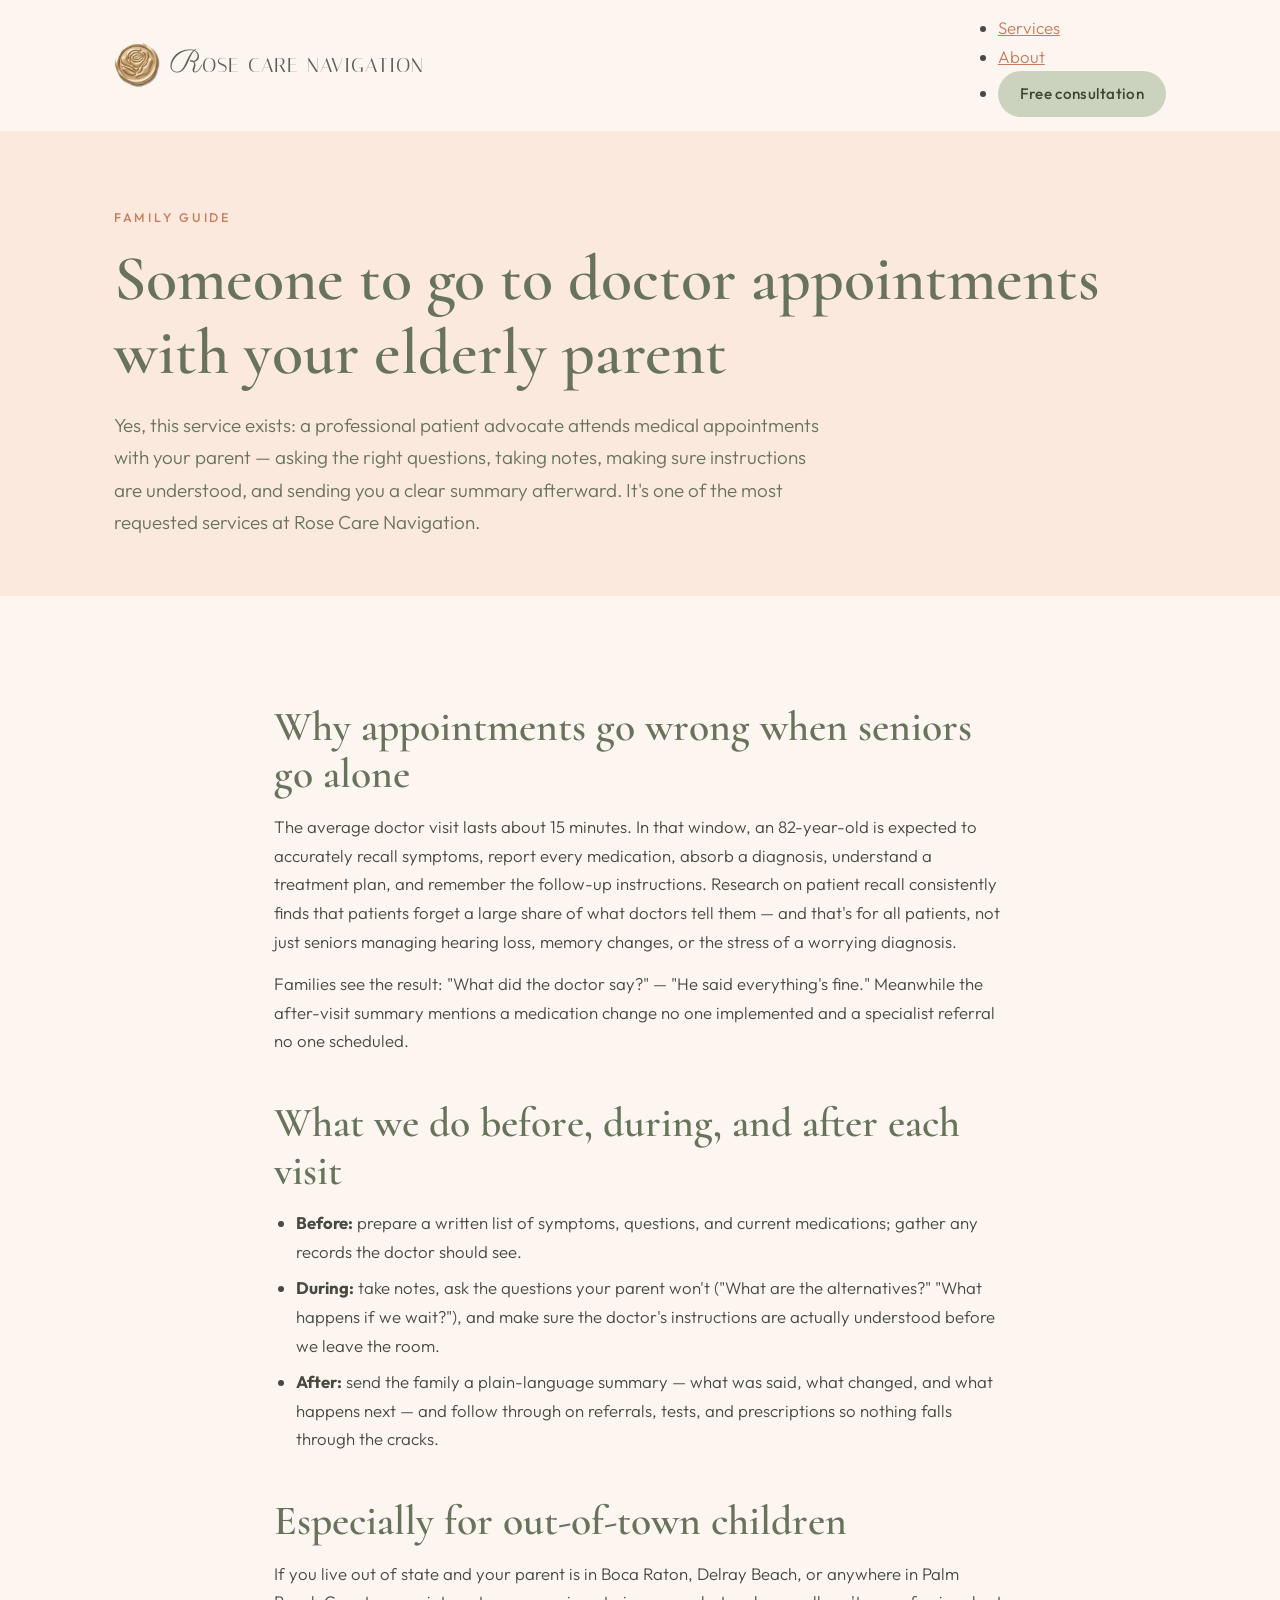
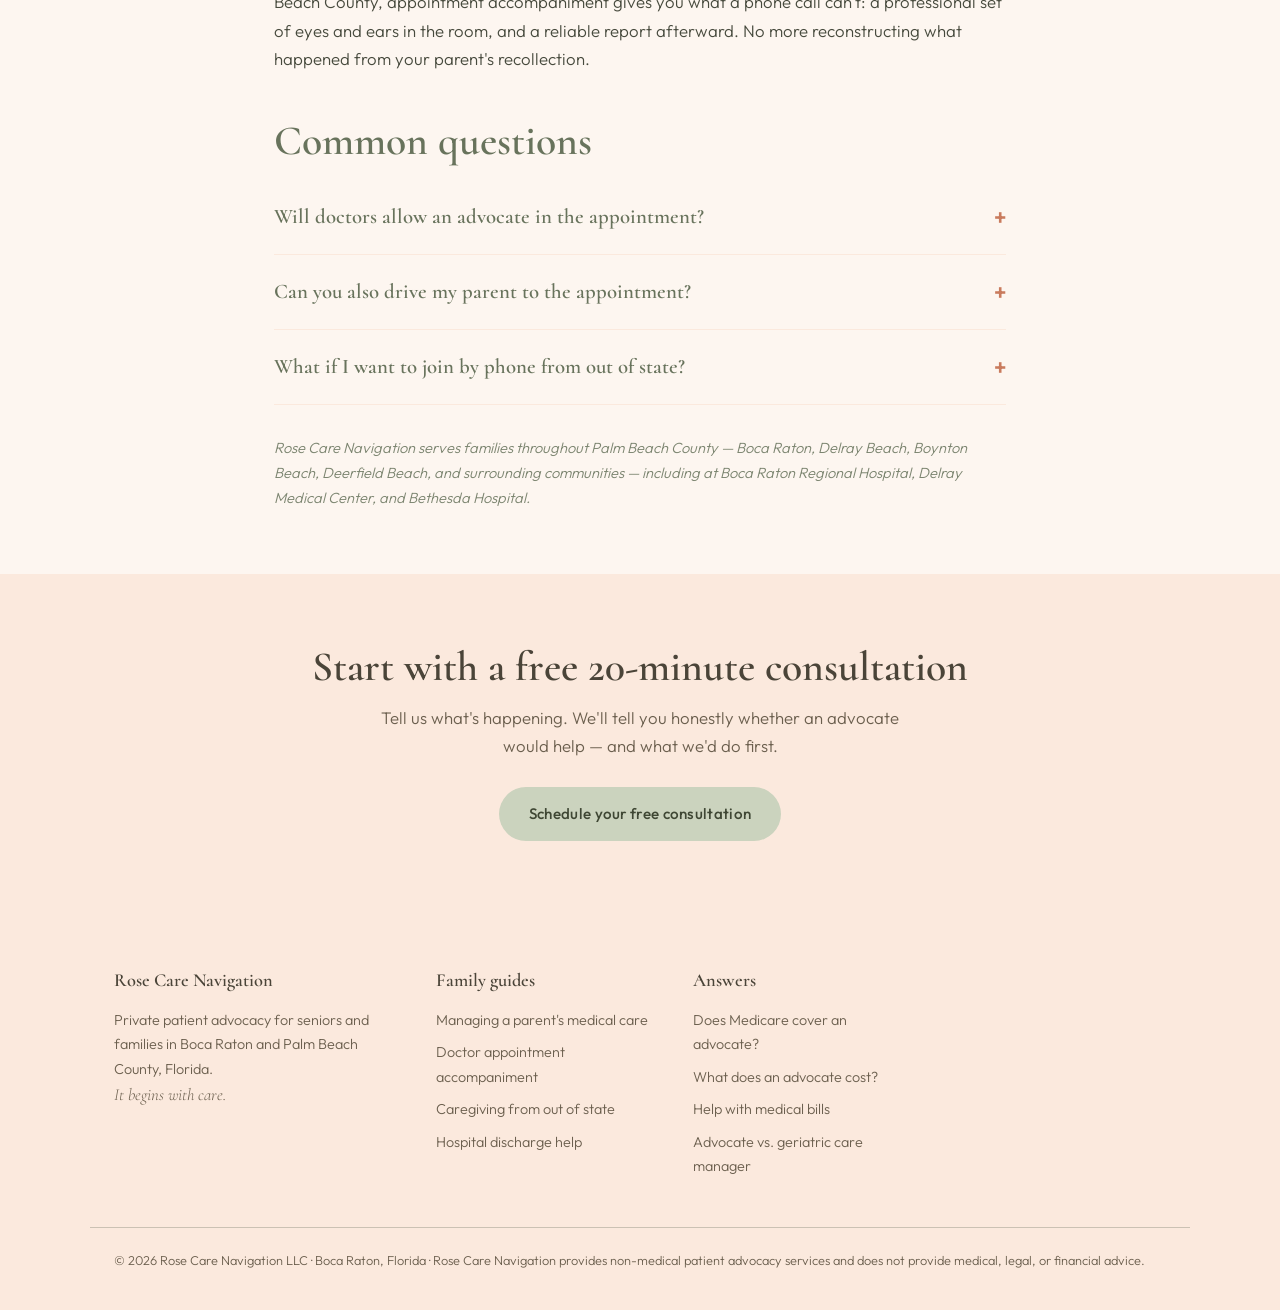
==== commit 0a587a64: "Audit fixes: about video init, privacy-safe schema, canonicals, 144px logo, reduced motion Co-Author" ====
--- a/doctor-appointment-accompaniment/index.html
+++ b/doctor-appointment-accompaniment/index.html
@@ -8,6 +8,7 @@
 <link rel="preconnect" href="https://fonts.googleapis.com">
 <link rel="preconnect" href="https://fonts.gstatic.com" crossorigin>
 <link href="https://fonts.googleapis.com/css2?family=Cormorant:ital,wght@0,500;0,600;0,700;1,500&family=Outfit:wght@300;400;500&family=Parisienne&family=Italiana&display=swap" rel="stylesheet">
+<link rel="canonical" href="https://rosecarenavigation.com/doctor-appointment-accompaniment/">
 <link rel="icon" type="image/png" href="/images/favicon.png">
 <link rel="stylesheet" href="/css/style.css">
 <script type="application/ld+json">
@@ -47,7 +48,7 @@
 <nav>
   <div class="nav-inner">
     <a class="nav-logo" href="/" aria-label="Rose Care Navigation home">
-      <img class="logo-mark" src="/images/logo-seal-96.png" alt="" width="46" height="46">
+      <img class="logo-mark" src="/images/logo-seal-144.png" alt="" width="46" height="46">
       <span class="nav-name-new"><span class="nav-r">R</span><span class="nav-rest">ose Care Navigation</span></span>
     </a>
     <ul>
